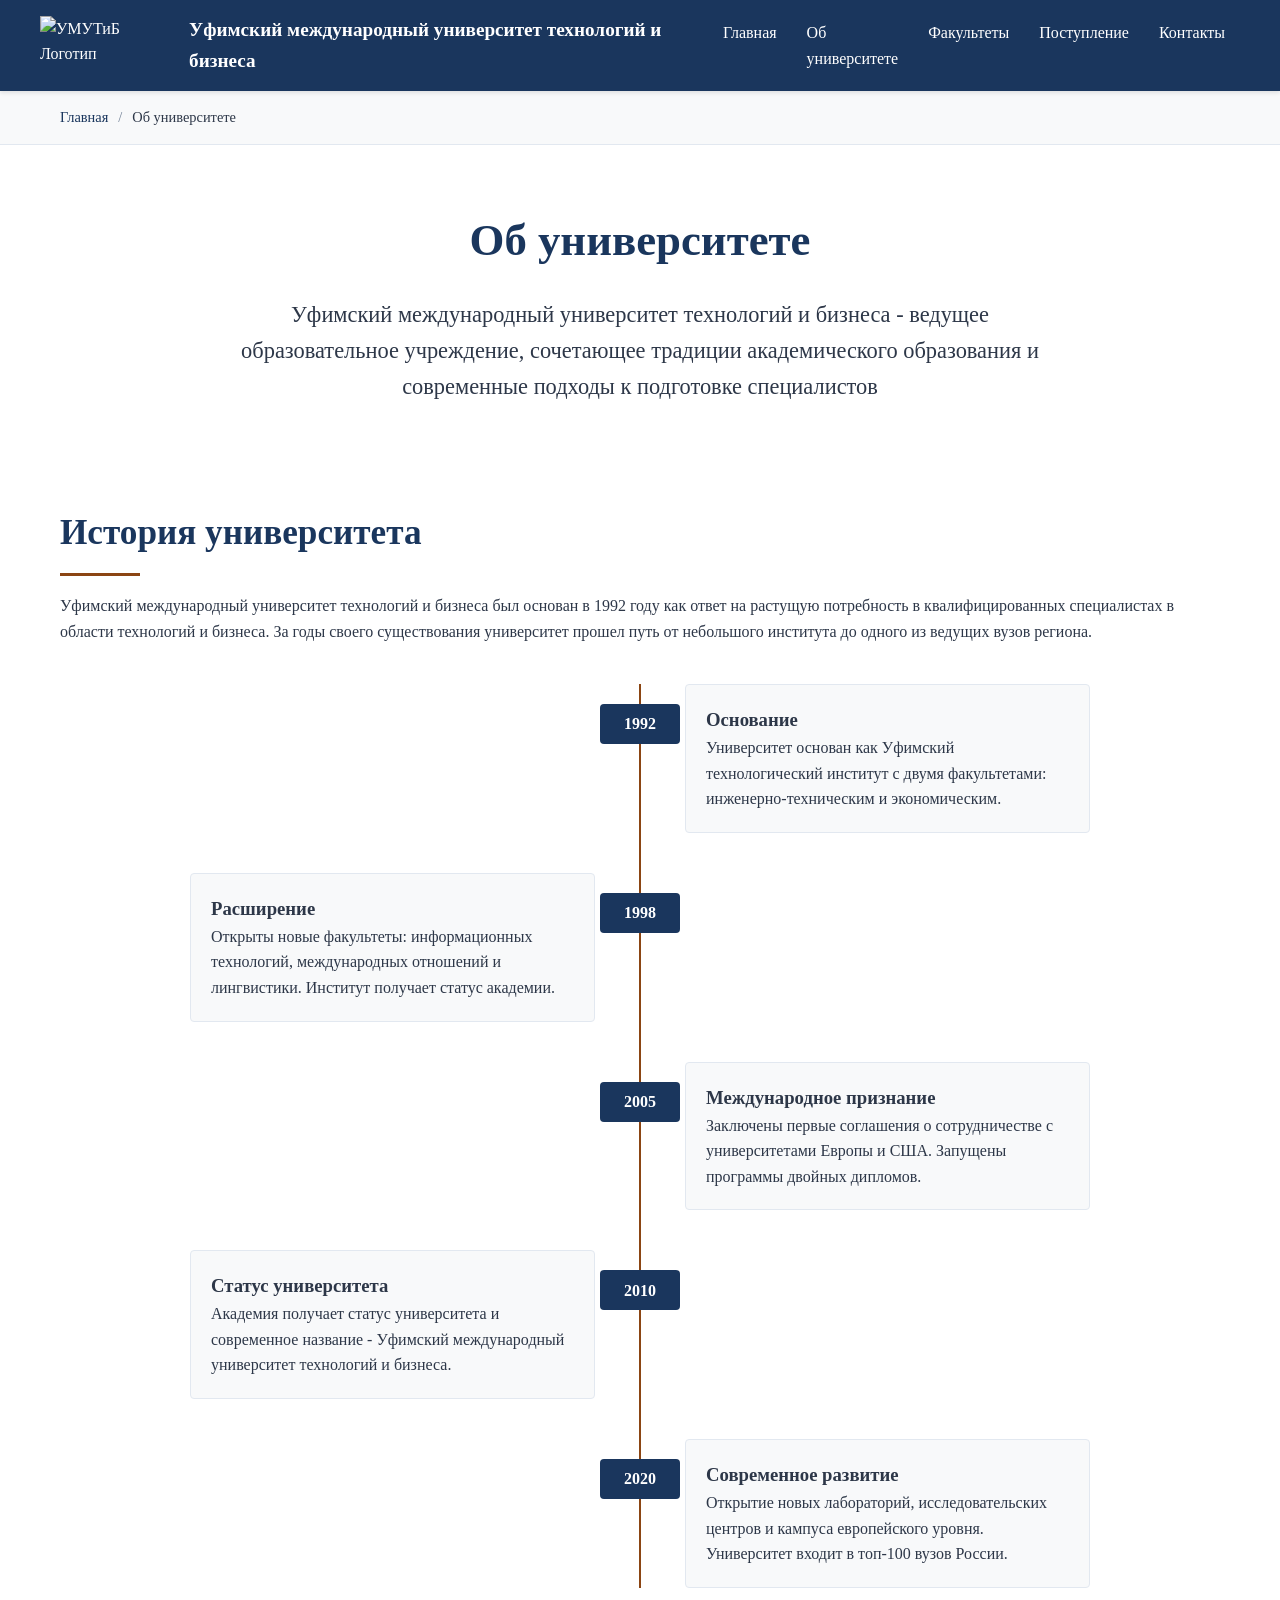
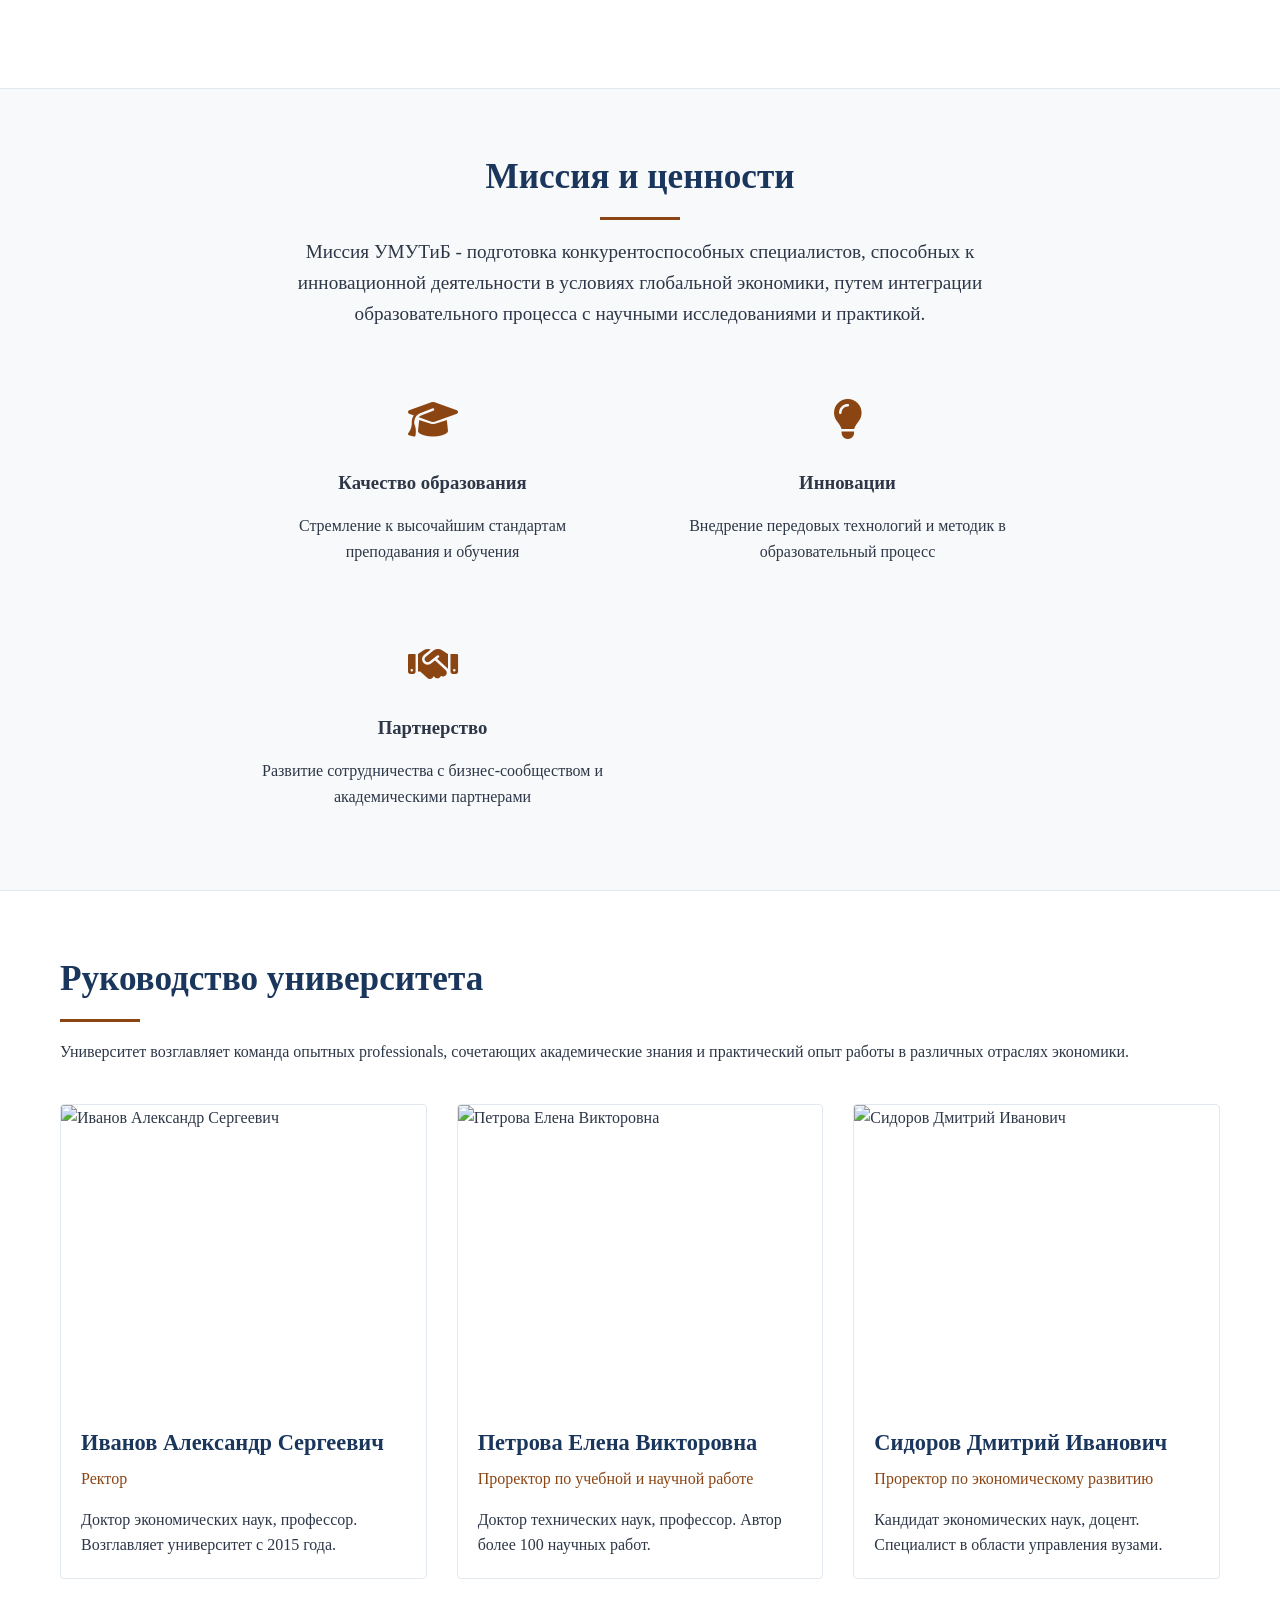
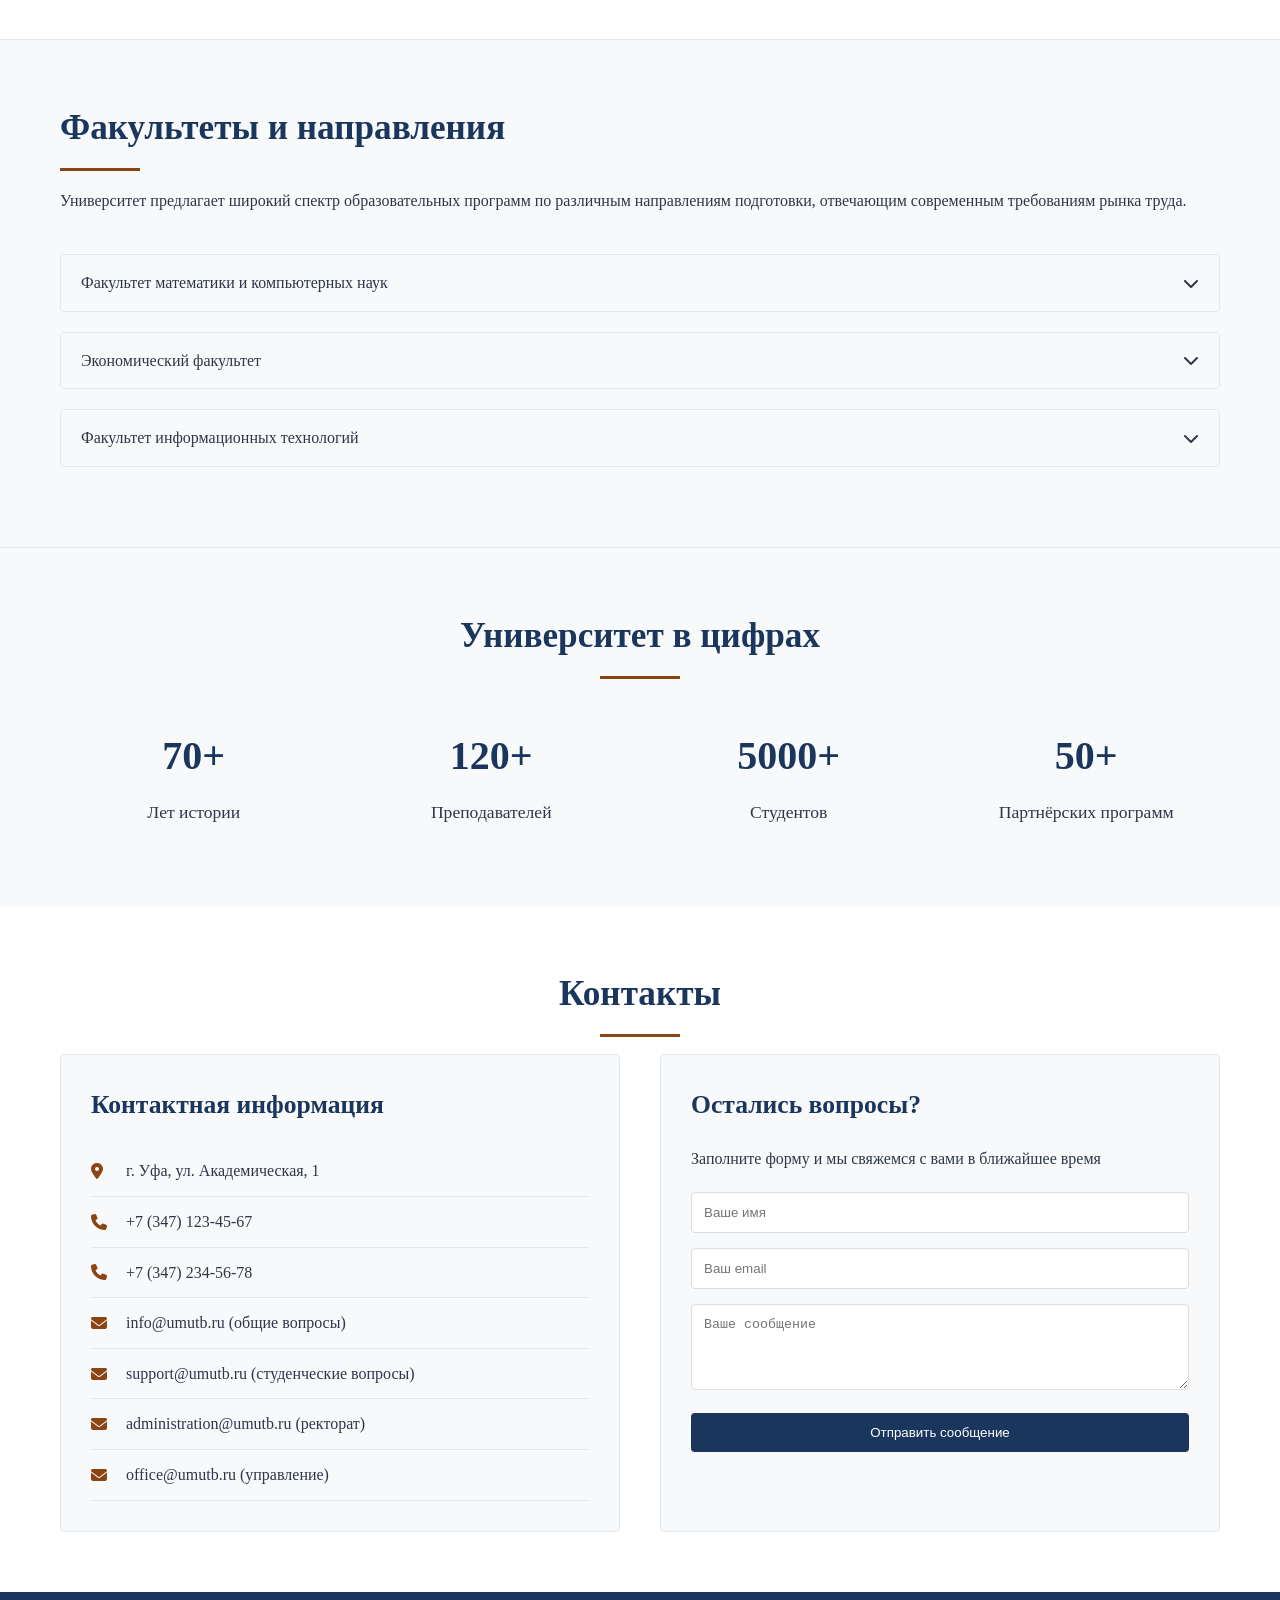
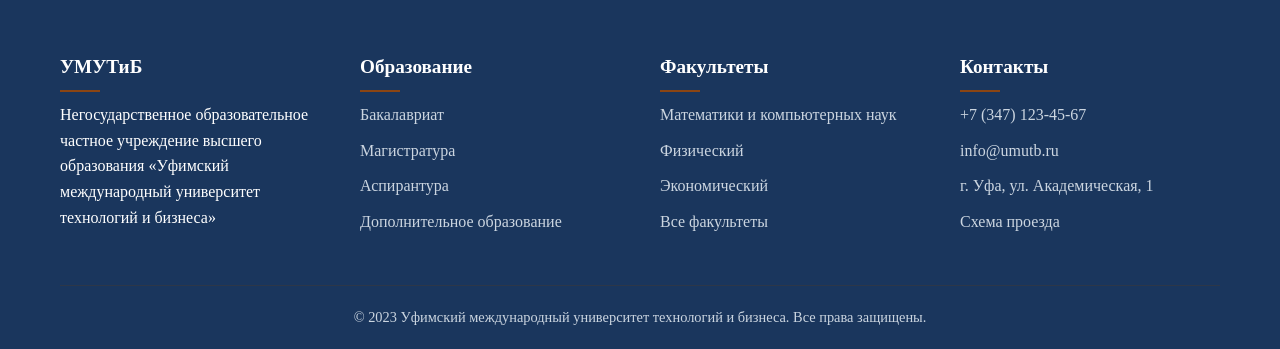
==== pages/about.html @ 5cca49ac "Add files via upload" ====
﻿<!DOCTYPE html>
<html lang="ru">
<head>
  <meta charset="UTF-8">
  <meta name="viewport" content="width=device-width, initial-scale=1.0">
  <title>Об университете - Уфимский международный университет технологий и бизнеса</title>
  <link rel="stylesheet" href="https://cdnjs.cloudflare.com/ajax/libs/font-awesome/6.4.0/css/all.min.css">
  <style>
    :root {
      --primary: #1a365d;
      --secondary: #2b6cb0;
      --accent: #8B4513;
      --light: #f8f9fa;
      --dark: #2d3748;
      --gray: #718096;
      --light-gray: #e2e8f0;
      --transition: all 0.3s ease;
    }
    
    * {
      margin: 0;
      padding: 0;
      box-sizing: border-box;
    }
    
    body {
      font-family: 'Georgia', serif;
      line-height: 1.6;
      color: var(--dark);
      background-color: #fff;
    }
    
    .container {
      width: 100%;
      max-width: 1200px;
      margin: 0 auto;
      padding: 0 20px;
    }
    
    /* Header Styles */
    header {
      background: var(--primary);
      color: white;
      position: sticky;
      top: 0;
      z-index: 100;
      box-shadow: 0 2px 4px rgba(0,0,0,0.1);
    }
    
    .header-container {
      display: flex;
      justify-content: space-between;
      align-items: center;
      padding: 15px 0;
    }
    
    .logo {
      display: flex;
      align-items: center;
    }
    
    .logo img {
      height: 60px;
      width: auto;
    }
    
    .logo-text {
      margin-left: 15px;
      font-size: 1.2rem;
      font-weight: bold;
    }
    
    nav ul {
      display: flex;
      list-style: none;
    }
    
    nav li {
      margin: 0 15px;
    }
    
    nav a {
      text-decoration: none;
      color: white;
      font-weight: 500;
      transition: var(--transition);
      position: relative;
    }
    
    nav a:after {
      content: '';
      position: absolute;
      bottom: -5px;
      left: 0;
      width: 0;
      height: 2px;
      background: white;
      transition: var(--transition);
    }
    
    nav a:hover:after {
      width: 100%;
    }
    
    .mobile-menu-btn {
      display: none;
      background: none;
      border: none;
      font-size: 1.5rem;
      cursor: pointer;
      color: white;
    }
    
    /* Breadcrumbs */
    .breadcrumbs {
      background: var(--light);
      padding: 15px 0;
      border-bottom: 1px solid var(--light-gray);
    }
    
    .breadcrumbs ol {
      display: flex;
      list-style: none;
    }
    
    .breadcrumbs li {
      margin-right: 10px;
      font-size: 0.9rem;
    }
    
    .breadcrumbs li:after {
      content: '/';
      margin-left: 10px;
      color: var(--gray);
    }
    
    .breadcrumbs li:last-child:after {
      content: '';
    }
    
    .breadcrumbs a {
      color: var(--primary);
      text-decoration: none;
    }
    
    .breadcrumbs a:hover {
      text-decoration: underline;
    }
    
    /* Page Header */
    .page-header {
      padding: 60px 0 40px;
      text-align: center;
      background: white;
    }
    
    .page-title {
      font-size: 2.8rem;
      color: var(--primary);
      font-family: 'Times New Roman', serif;
      margin-bottom: 20px;
    }
    
    .page-subtitle {
      font-size: 1.4rem;
      color: var(--dark);
      max-width: 800px;
      margin: 0 auto;
      font-weight: 400;
    }
    
    /* Content Sections */
    .content-section {
      padding: 60px 0;
      border-bottom: 1px solid var(--light-gray);
    }
    
    .content-section:last-child {
      border-bottom: none;
    }
    
    .section-title {
      font-size: 2.2rem;
      margin-bottom: 2rem;
      color: var(--primary);
      position: relative;
      font-family: 'Times New Roman', serif;
    }
    
    .section-title:after {
      content: '';
      position: absolute;
      bottom: -15px;
      left: 0;
      width: 80px;
      height: 3px;
      background: var(--accent);
    }
    
    .section-title.center {
      text-align: center;
    }
    
    .section-title.center:after {
      left: 50%;
      transform: translateX(-50%);
    }
    
    /* History Section */
    .history-timeline {
      position: relative;
      max-width: 900px;
      margin: 40px auto;
    }
    
    .history-timeline:before {
      content: '';
      position: absolute;
      left: 50%;
      transform: translateX(-50%);
      width: 2px;
      height: 100%;
      background: var(--accent);
    }
    
    .timeline-item {
      display: flex;
      margin-bottom: 40px;
      position: relative;
    }
    
    .timeline-item:nth-child(odd) {
      flex-direction: row-reverse;
    }
    
    .timeline-content {
      width: 45%;
      padding: 20px;
      background: var(--light);
      border-radius: 4px;
      border: 1px solid var(--light-gray);
    }
    
    .timeline-year {
      position: absolute;
      top: 20px;
      width: 80px;
      height: 40px;
      background: var(--primary);
      color: white;
      display: flex;
      align-items: center;
      justify-content: center;
      font-weight: bold;
      border-radius: 4px;
    }
    
    .timeline-item:nth-child(even) .timeline-year {
      left: calc(50% - 40px);
    }
    
    .timeline-item:nth-child(odd) .timeline-year {
      right: calc(50% - 40px);
    }
    
    /* Leadership Section */
    .leadership-grid {
      display: grid;
      grid-template-columns: repeat(auto-fit, minmax(300px, 1fr));
      gap: 30px;
      margin-top: 40px;
    }
    
    .leader-card {
      background: white;
      border: 1px solid var(--light-gray);
      border-radius: 4px;
      overflow: hidden;
      transition: var(--transition);
    }
    
    .leader-card:hover {
      box-shadow: 0 5px 15px rgba(0, 0, 0, 0.1);
    }
    
    .leader-image {
      height: 300px;
      overflow: hidden;
    }
    
    .leader-image img {
      width: 100%;
      height: 100%;
      object-fit: cover;
      transition: var(--transition);
    }
    
    .leader-card:hover .leader-image img {
      transform: scale(1.05);
    }
    
    .leader-info {
      padding: 20px;
    }
    
    .leader-name {
      font-size: 1.4rem;
      color: var(--primary);
      margin-bottom: 5px;
    }
    
    .leader-position {
      color: var(--accent);
      font-weight: 500;
      margin-bottom: 15px;
    }
    
    /* Faculties Section */
    .faculties-list {
      margin-top: 40px;
    }
    
    .faculty-item {
      margin-bottom: 20px;
      border: 1px solid var(--light-gray);
      border-radius: 4px;
      overflow: hidden;
    }
    
    .faculty-header {
      background: var(--light);
      padding: 15px 20px;
      cursor: pointer;
      display: flex;
      justify-content: space-between;
      align-items: center;
      font-weight: 500;
    }
    
    .faculty-content {
      padding: 0;
      max-height: 0;
      overflow: hidden;
      transition: var(--transition);
    }
    
    .faculty-content.active {
      max-height: 1000px;
      padding: 20px;
    }
    
    .programs-list {
      list-style: none;
    }
    
    .programs-list li {
      padding: 8px 0;
      border-bottom: 1px solid var(--light-gray);
    }
    
    .programs-list li:last-child {
      border-bottom: none;
    }
    
    /* Stats Section */
    .stats {
      padding: 60px 0;
      background: var(--light);
      text-align: center;
    }
    
    .stats-grid {
      display: grid;
      grid-template-columns: repeat(auto-fit, minmax(200px, 1fr));
      gap: 30px;
      margin-top: 40px;
    }
    
    .stat {
      padding: 20px;
    }
    
    .stat-number {
      font-size: 2.5rem;
      font-weight: bold;
      margin-bottom: 10px;
      color: var(--primary);
      font-family: 'Times New Roman', serif;
    }
    
    .stat-label {
      color: var(--dark);
      font-size: 1.1rem;
    }
    
    /* Contact Section */
    .contact {
      padding: 60px 0;
      background: white;
    }
    
    .contact-grid {
      display: grid;
      grid-template-columns: repeat(auto-fit, minmax(300px, 1fr));
      gap: 40px;
    }
    
    .contact-info {
      padding: 30px;
      background: var(--light);
      border-radius: 4px;
      border: 1px solid var(--light-gray);
    }
    
    .contact-title {
      font-size: 1.6rem;
      margin-bottom: 20px;
      color: var(--primary);
      font-family: 'Times New Roman', serif;
    }
    
    .contact-list {
      list-style: none;
    }
    
    .contact-list li {
      padding: 12px 0;
      border-bottom: 1px solid var(--light-gray);
      display: flex;
      align-items: center;
    }
    
    .contact-list i {
      margin-right: 15px;
      color: var(--accent);
      width: 20px;
    }
    
    /* Footer */
    footer {
      background: var(--primary);
      color: white;
      padding: 60px 0 20px;
    }
    
    .footer-grid {
      display: grid;
      grid-template-columns: repeat(auto-fit, minmax(250px, 1fr));
      gap: 40px;
      margin-bottom: 40px;
    }
    
    .footer-title {
      font-size: 1.2rem;
      margin-bottom: 20px;
      position: relative;
      font-family: 'Times New Roman', serif;
    }
    
    .footer-title:after {
      content: '';
      position: absolute;
      bottom: -10px;
      left: 0;
      width: 40px;
      height: 2px;
      background: var(--accent);
    }
    
    .footer-links {
      list-style: none;
    }
    
    .footer-links li {
      margin-bottom: 10px;
    }
    
    .footer-links a {
      color: #cbd5e0;
      text-decoration: none;
      transition: var(--transition);
    }
    
    .footer-links a:hover {
      color: white;
    }
    
    .footer-bottom {
      text-align: center;
      padding-top: 20px;
      border-top: 1px solid #2d3748;
      font-size: 0.9rem;
      color: #cbd5e0;
    }
    
    /* Responsive Styles */
    @media (max-width: 992px) {
      nav ul {
        display: none;
      }
      
      .mobile-menu-btn {
        display: block;
      }
      
      .page-title {
        font-size: 2.4rem;
      }
      
      .history-timeline:before {
        left: 30px;
      }
      
      .timeline-item {
        flex-direction: row !important;
      }
      
      .timeline-content {
        width: calc(100% - 100px);
        margin-left: 80px;
      }
      
      .timeline-year {
        left: 0 !important;
        right: auto !important;
      }
    }
    
    @media (max-width: 768px) {
      .page-title {
        font-size: 2rem;
      }
      
      .page-subtitle {
        font-size: 1.2rem;
      }
      
      .section-title {
        font-size: 1.8rem;
      }
    }
    
    @media (max-width: 576px) {
      .logo img {
        height: 50px;
      }
      
      .logo-text {
        font-size: 1rem;
      }
      
      .timeline-content {
        width: calc(100% - 60px);
        margin-left: 60px;
      }
      
      .leader-image {
        height: 250px;
      }
    }
  </style>
</head>
<body>
  <!-- Header -->
  <header>
    <div class="container header-container">
      <div class="logo">
        <img src="https://via.placeholder.com/1024x1024?text=УМУТиБ" alt="УМУТиБ Логотип">
        <div class="logo-text">Уфимский международный университет технологий и бизнеса</div>
      </div>
      
      <nav>
        <ul>
          <li><a href="index.html">Главная</a></li>
          <li><a href="about.html">Об университете</a></li>
          <li><a href="faculties.html">Факультеты</a></li>
          <li><a href="admission.html">Поступление</a></li>
          <li><a href="contacts.html">Контакты</a></li>
        </ul>
      </nav>
      
      <button class="mobile-menu-btn">
        <i class="fas fa-bars"></i>
      </button>
    </div>
  </header>

  <!-- Breadcrumbs -->
  <div class="breadcrumbs">
    <div class="container">
      <ol>
        <li><a href="index.html">Главная</a></li>
        <li>Об университете</li>
      </ol>
    </div>
  </div>

  <!-- Page Header -->
  <section class="page-header">
    <div class="container">
      <h1 class="page-title">Об университете</h1>
      <p class="page-subtitle">Уфимский международный университет технологий и бизнеса - ведущее образовательное учреждение, сочетающее традиции академического образования и современные подходы к подготовке специалистов</p>
    </div>
  </section>

  <!-- History Section -->
  <section class="content-section">
    <div class="container">
      <h2 class="section-title">История университета</h2>
      <p>Уфимский международный университет технологий и бизнеса был основан в 1992 году как ответ на растущую потребность в квалифицированных специалистах в области технологий и бизнеса. За годы своего существования университет прошел путь от небольшого института до одного из ведущих вузов региона.</p>
      
      <div class="history-timeline">
        <div class="timeline-item">
          <div class="timeline-content">
            <h3>Основание</h3>
            <p>Университет основан как Уфимский технологический институт с двумя факультетами: инженерно-техническим и экономическим.</p>
          </div>
          <div class="timeline-year">1992</div>
        </div>
        
        <div class="timeline-item">
          <div class="timeline-content">
            <h3>Расширение</h3>
            <p>Открыты новые факультеты: информационных технологий, международных отношений и лингвистики. Институт получает статус академии.</p>
          </div>
          <div class="timeline-year">1998</div>
        </div>
        
        <div class="timeline-item">
          <div class="timeline-content">
            <h3>Международное признание</h3>
            <p>Заключены первые соглашения о сотрудничестве с университетами Европы и США. Запущены программы двойных дипломов.</p>
          </div>
          <div class="timeline-year">2005</div>
        </div>
        
        <div class="timeline-item">
          <div class="timeline-content">
            <h3>Статус университета</h3>
            <p>Академия получает статус университета и современное название - Уфимский международный университет технологий и бизнеса.</p>
          </div>
          <div class="timeline-year">2010</div>
        </div>
        
        <div class="timeline-item">
          <div class="timeline-content">
            <h3>Современное развитие</h3>
            <p>Открытие новых лабораторий, исследовательских центров и кампуса европейского уровня. Университет входит в топ-100 вузов России.</p>
          </div>
          <div class="timeline-year">2020</div>
        </div>
      </div>
    </div>
  </section>

  <!-- Mission Section -->
  <section class="content-section" style="background: var(--light);">
    <div class="container">
      <h2 class="section-title center">Миссия и ценности</h2>
      
      <div style="max-width: 800px; margin: 0 auto;">
        <p style="text-align: center; font-size: 1.2rem; margin-bottom: 40px;">Миссия УМУТиБ - подготовка конкурентоспособных специалистов, способных к инновационной деятельности в условиях глобальной экономики, путем интеграции образовательного процесса с научными исследованиями и практикой.</p>
        
        <div style="display: grid; grid-template-columns: repeat(auto-fit, minmax(250px, 1fr)); gap: 30px;">
          <div style="text-align: center; padding: 20px;">
            <div style="font-size: 2.5rem; color: var(--accent); margin-bottom: 15px;">
              <i class="fas fa-graduation-cap"></i>
            </div>
            <h3 style="margin-bottom: 15px;">Качество образования</h3>
            <p>Стремление к высочайшим стандартам преподавания и обучения</p>
          </div>
          
          <div style="text-align: center; padding: 20px;">
            <div style="font-size: 2.5rem; color: var(--accent); margin-bottom: 15px;">
              <i class="fas fa-lightbulb"></i>
            </div>
            <h3 style="margin-bottom: 15px;">Инновации</h3>
            <p>Внедрение передовых технологий и методик в образовательный процесс</p>
          </div>
          
          <div style="text-align: center; padding: 20px;">
            <div style="font-size: 2.5rem; color: var(--accent); margin-bottom: 15px;">
              <i class="fas fa-handshake"></i>
            </div>
            <h3 style="margin-bottom: 15px;">Партнерство</h3>
            <p>Развитие сотрудничества с бизнес-сообществом и академическими партнерами</p>
          </div>
        </div>
      </div>
    </div>
  </section>

  <!-- Leadership Section -->
  <section class="content-section">
    <div class="container">
      <h2 class="section-title">Руководство университета</h2>
      <p>Университет возглавляет команда опытных professionals, сочетающих академические знания и практический опыт работы в различных отраслях экономики.</p>
      
      <div class="leadership-grid">
        <div class="leader-card">
          <div class="leader-image">
            <img src="https://images.unsplash.com/photo-1560250097-0b93528c311a?ixlib=rb-1.2.1&auto=format&fit=crop&w=400&q=80" alt="Иванов Александр Сергеевич">
          </div>
          <div class="leader-info">
            <h3 class="leader-name">Иванов Александр Сергеевич</h3>
            <p class="leader-position">Ректор</p>
            <p>Доктор экономических наук, профессор. Возглавляет университет с 2015 года.</p>
          </div>
        </div>
        
        <div class="leader-card">
          <div class="leader-image">
            <img src="https://images.unsplash.com/photo-1573496359142-b8d87734a5a2?ixlib=rb-1.2.1&auto=format&fit=crop&w=400&q=80" alt="Петрова Елена Викторовна">
          </div>
          <div class="leader-info">
            <h3 class="leader-name">Петрова Елена Викторовна</h3>
            <p class="leader-position">Проректор по учебной и научной работе</p>
            <p>Доктор технических наук, профессор. Автор более 100 научных работ.</p>
          </div>
        </div>
        
        <div class="leader-card">
          <div class="leader-image">
            <img src="https://images.unsplash.com/photo-1519085360753-af0119f7cbe7?ixlib=rb-1.2.1&auto=format&fit=crop&w=400&q=80" alt="Сидоров Дмитрий Иванович">
          </div>
          <div class="leader-info">
            <h3 class="leader-name">Сидоров Дмитрий Иванович</h3>
            <p class="leader-position">Проректор по экономическому развитию</p>
            <p>Кандидат экономических наук, доцент. Специалист в области управления вузами.</p>
          </div>
        </div>
      </div>
    </div>
  </section>

  <!-- Faculties Section -->
  <section class="content-section" style="background: var(--light);">
    <div class="container">
      <h2 class="section-title">Факультеты и направления</h2>
      <p>Университет предлагает широкий спектр образовательных программ по различным направлениям подготовки, отвечающим современным требованиям рынка труда.</p>
      
      <div class="faculties-list">
        <div class="faculty-item">
          <div class="faculty-header">
            <span>Факультет математики и компьютерных наук</span>
            <i class="fas fa-chevron-down"></i>
          </div>
          <div class="faculty-content">
            <p>Один из старейших факультетов университета, готовящий специалистов в области математики, компьютерных наук и информационных технологий.</p>
            <h4>Направления подготовки:</h4>
            <ul class="programs-list">
              <li>01.03.01 Математика</li>
              <li>01.03.02 Прикладная математика и информатика</li>
              <li>02.03.01 Математика и компьютерные науки</li>
            </ul>
          </div>
        </div>
        
        <div class="faculty-item">
          <div class="faculty-header">
            <span>Экономический факультет</span>
            <i class="fas fa-chevron-down"></i>
          </div>
          <div class="faculty-content">
            <p>Крупнейший факультет университета, осуществляющий подготовку экономистов, менеджеров и финансистов для различных отраслей экономики.</p>
            <h4>Направления подготовки:</h4>
            <ul class="programs-list">
              <li>38.03.01 Экономика</li>
              <li>38.03.02 Менеджмент</li>
              <li>38.03.04 Государственное и муниципальное управление</li>
            </ul>
          </div>
        </div>
        
        <div class="faculty-item">
          <div class="faculty-header">
            <span>Факультет информационных технологий</span>
            <i class="fas fa-chevron-down"></i>
          </div>
          <div class="faculty-content">
            <p>Современный факультет, готовящий специалистов в области программирования, искусственного интеллекта, кибербезопасности и анализа данных.</p>
            <h4>Направления подготовки:</h4>
            <ul class="programs-list">
              <li>09.03.01 Информатика и вычислительная техника</li>
              <li>09.03.02 Информационные системы и технологии</li>
              <li>09.03.03 Прикладная информатика</li>
              <li>09.03.04 Программная инженерия</li>
            </ul>
          </div>
        </div>
      </div>
    </div>
  </section>

  <!-- Stats Section -->
  <section class="stats">
    <div class="container">
      <h2 class="section-title center">Университет в цифрах</h2>
      
      <div class="stats-grid">
        <div class="stat">
          <div class="stat-number">70+</div>
          <div class="stat-label">Лет истории</div>
        </div>
        
        <div class="stat">
          <div class="stat-number">120+</div>
          <div class="stat-label">Преподавателей</div>
        </div>
        
        <div class="stat">
          <div class="stat-number">5000+</div>
          <div class="stat-label">Студентов</div>
        </div>
        
        <div class="stat">
          <div class="stat-number">50+</div>
          <div class="stat-label">Партнёрских программ</div>
        </div>
      </div>
    </div>
  </section>

  <!-- Contact Section -->
  <section class="contact">
    <div class="container">
      <h2 class="section-title center">Контакты</h2>
      
      <div class="contact-grid">
        <div class="contact-info">
          <h3 class="contact-title">Контактная информация</h3>
          
          <ul class="contact-list">
            <li>
              <i class="fas fa-map-marker-alt"></i>
              <span>г. Уфа, ул. Академическая, 1</span>
            </li>
            <li>
              <i class="fas fa-phone"></i>
              <span>+7 (347) 123-45-67</span>
            </li>
            <li>
              <i class="fas fa-phone"></i>
              <span>+7 (347) 234-56-78</span>
            </li>
            <li>
              <i class="fas fa-envelope"></i>
              <span>info@umutb.ru (общие вопросы)</span>
            </li>
            <li>
              <i class="fas fa-envelope"></i>
              <span>support@umutb.ru (студенческие вопросы)</span>
            </li>
            <li>
              <i class="fas fa-envelope"></i>
              <span>administration@umutb.ru (ректорат)</span>
            </li>
            <li>
              <i class="fas fa-envelope"></i>
              <span>office@umutb.ru (управление)</span>
            </li>
          </ul>
        </div>
        
        <div class="contact-info">
          <h3 class="contact-title">Остались вопросы?</h3>
          <p>Заполните форму и мы свяжемся с вами в ближайшее время</p>
          
          <form style="margin-top: 20px;">
            <div style="margin-bottom: 15px;">
              <input type="text" placeholder="Ваше имя" style="width: 100%; padding: 12px; border: 1px solid #ddd; border-radius: 4px;">
            </div>
            
            <div style="margin-bottom: 15px;">
              <input type="email" placeholder="Ваш email" style="width: 100%; padding: 12px; border: 1px solid #ddd; border-radius: 4px;">
            </div>
            
            <div style="margin-bottom: 15px;">
              <textarea placeholder="Ваше сообщение" rows="4" style="width: 100%; padding: 12px; border: 1px solid #ddd; border-radius: 4px;"></textarea>
            </div>
            
            <button type="submit" style="width: 100%; padding: 12px; background: var(--primary); color: white; border: none; border-radius: 4px; cursor: pointer;">Отправить сообщение</button>
          </form>
        </div>
      </div>
    </div>
  </section>

  <!-- Footer -->
  <footer>
    <div class="container">
      <div class="footer-grid">
        <div>
          <h3 class="footer-title">УМУТиБ</h3>
          <p>Негосударственное образовательное частное учреждение высшего образования «Уфимский международный университет технологий и бизнеса»</p>
        </div>
        
        <div>
          <h3 class="footer-title">Образование</h3>
          <ul class="footer-links">
            <li><a href="#">Бакалавриат</a></li>
            <li><a href="#">Магистратура</a></li>
            <li><a href="#">Аспирантура</a></li>
            <li><a href="#">Дополнительное образование</a></li>
          </ul>
        </div>
        
        <div>
          <h3 class="footer-title">Факультеты</h3>
          <ul class="footer-links">
            <li><a href="#">Математики и компьютерных наук</a></li>
            <li><a href="#">Физический</a></li>
            <li><a href="#">Экономический</a></li>
            <li><a href="#">Все факультеты</a></li>
          </ul>
        </div>
        
        <div>
          <h3 class="footer-title">Контакты</h3>
          <ul class="footer-links">
            <li><a href="tel:+73471234567">+7 (347) 123-45-67</a></li>
            <li><a href="mailto:info@umutb.ru">info@umutb.ru</a></li>
            <li><a href="#">г. Уфа, ул. Академическая, 1</a></li>
            <li><a href="#">Схема проезда</a></li>
          </ul>
        </div>
      </div>
      
      <div class="footer-bottom">
        <p>&copy; 2023 Уфимский международный университет технологий и бизнеса. Все права защищены.</p>
      </div>
    </div>
  </footer>

  <script>
    // Mobile menu toggle
    document.querySelector('.mobile-menu-btn').addEventListener('click', function() {
      const nav = document.querySelector('nav ul');
      nav.style.display = nav.style.display === 'flex' ? 'none' : 'flex';
    });
    
    // Faculty accordion
    document.querySelectorAll('.faculty-header').forEach(header => {
      header.addEventListener('click', () => {
        const content = header.nextElementSibling;
        content.classList.toggle('active');
        header.querySelector('i').classList.toggle('fa-chevron-down');
        header.querySelector('i').classList.toggle('fa-chevron-up');
      });
    });
  </script>
</body>
</html>
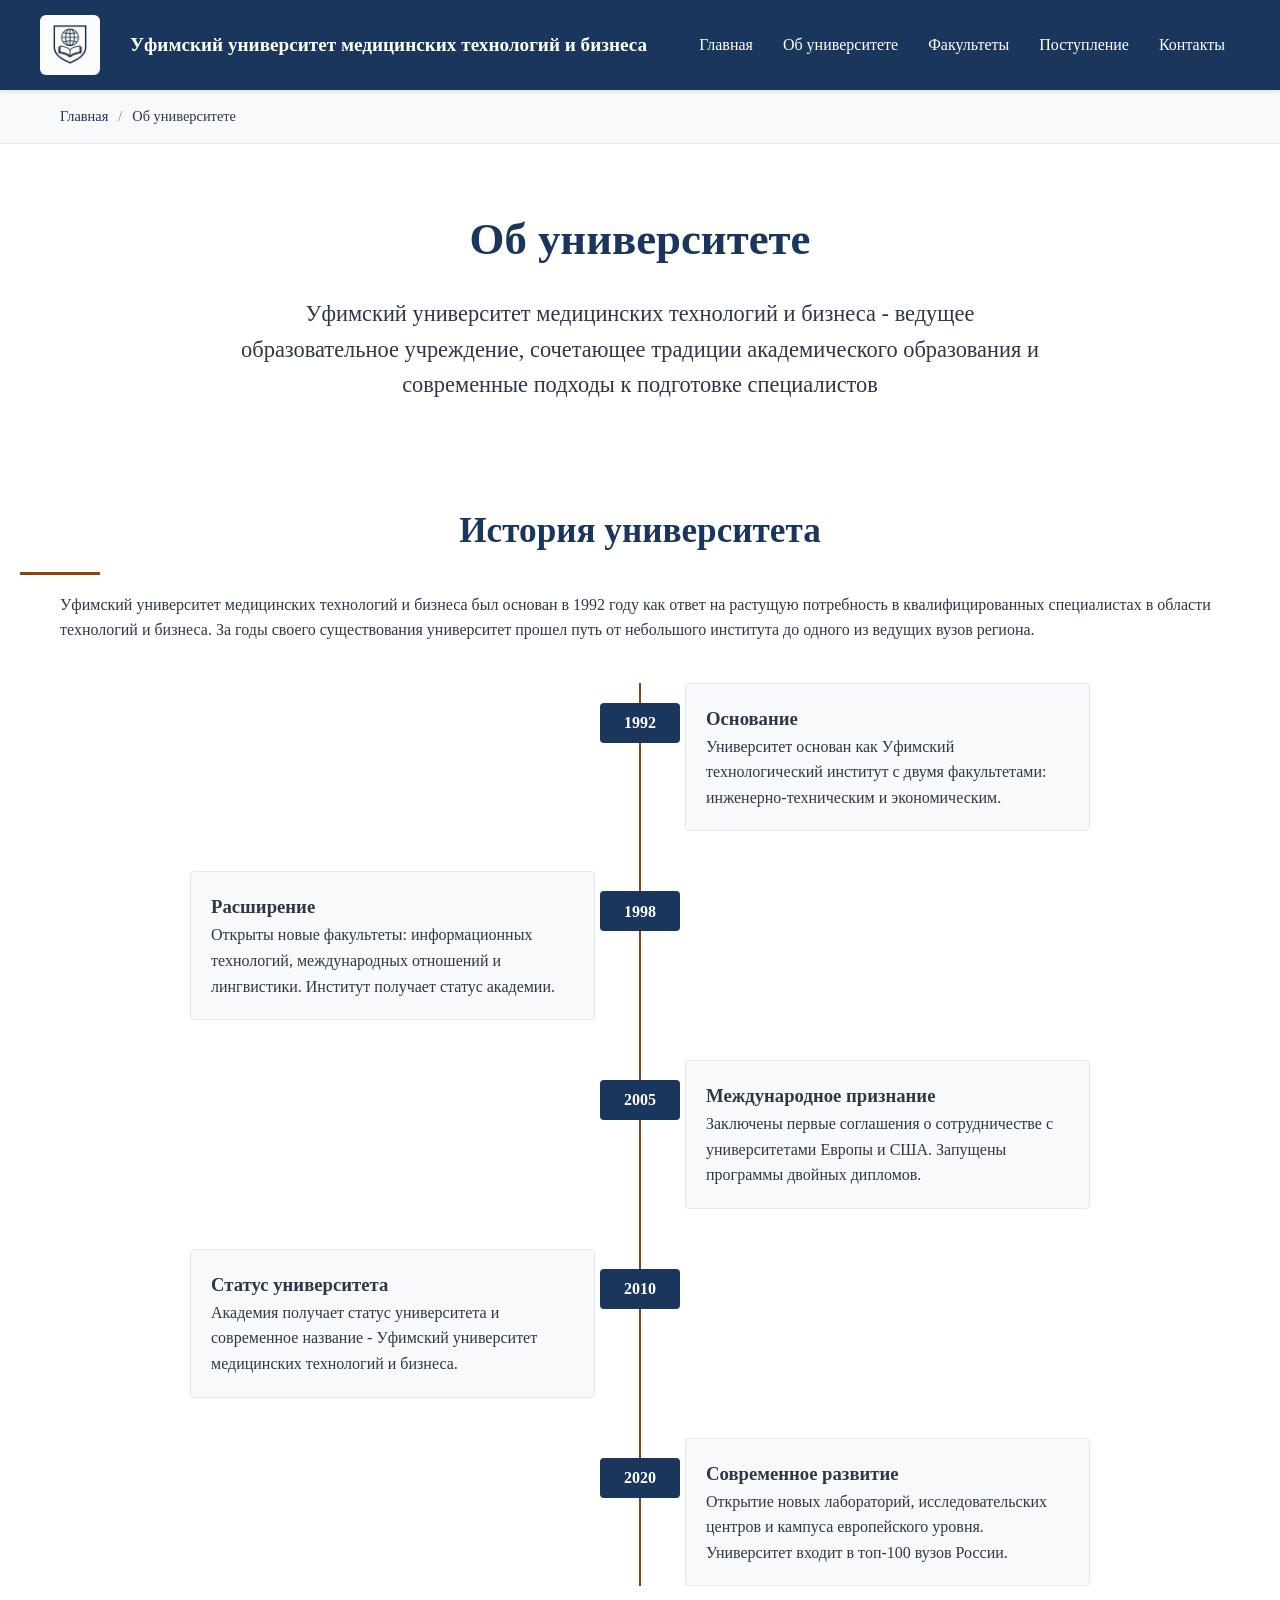
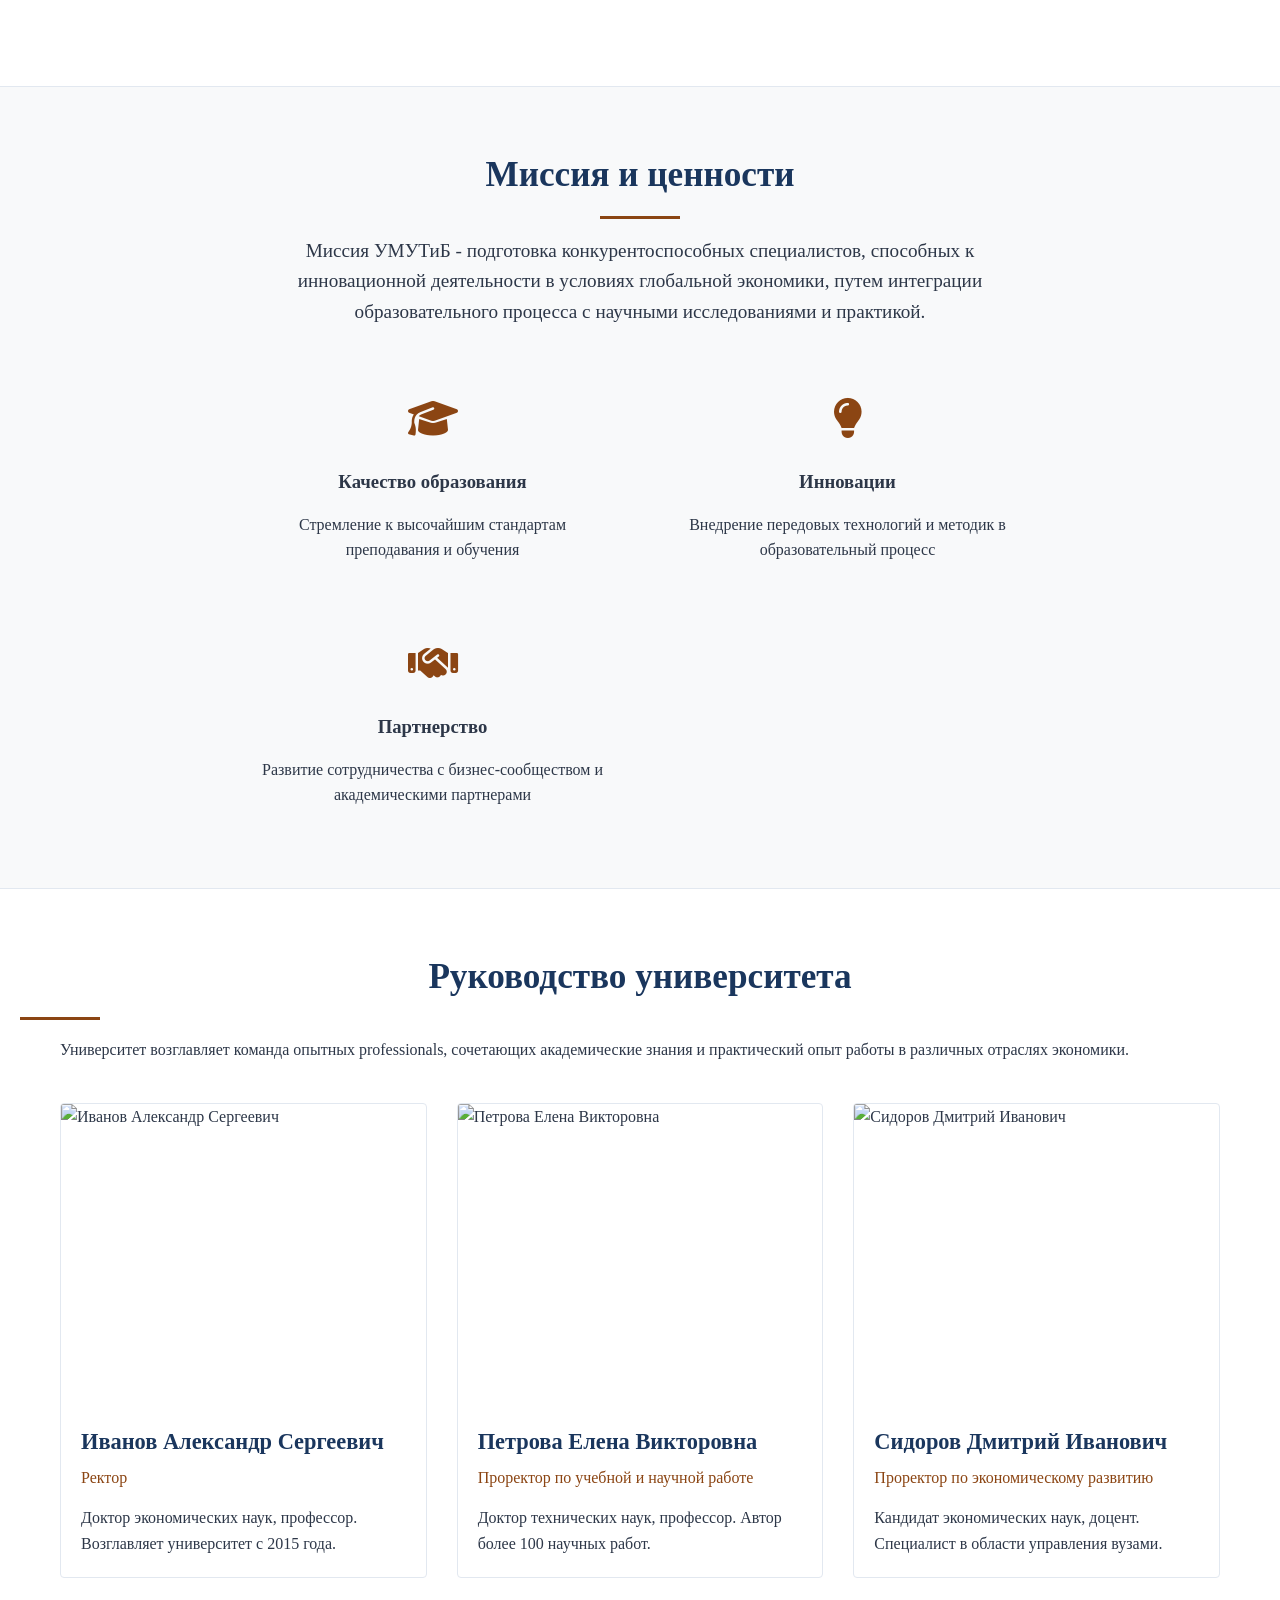
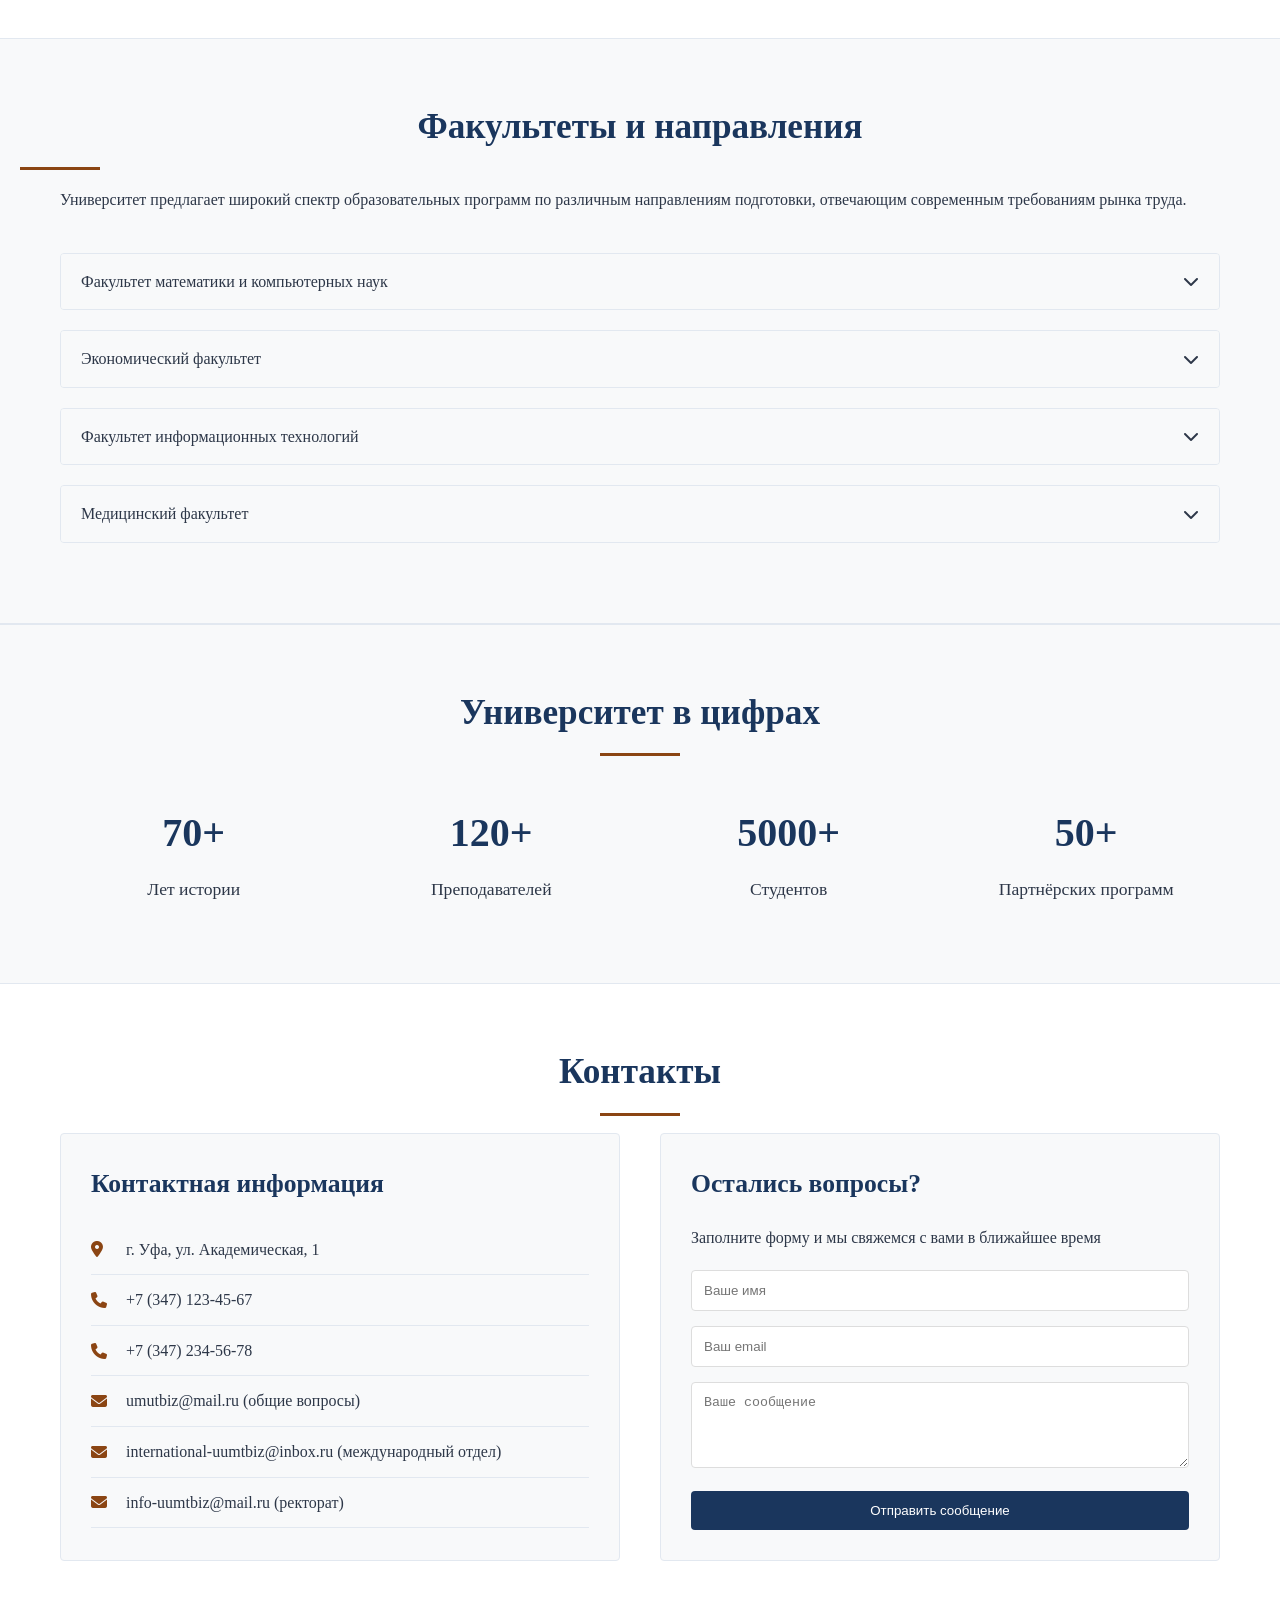
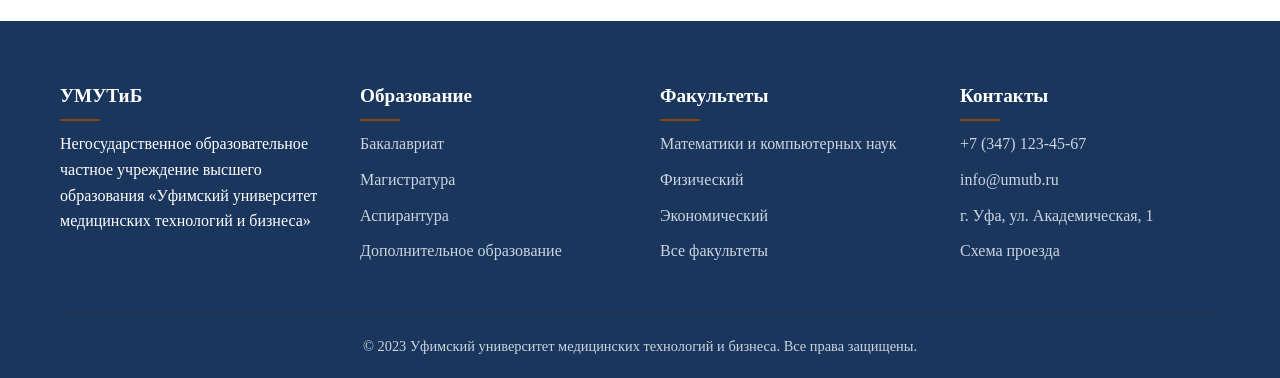
==== commit 850862f3: "css file with faculties" ====
--- a/pages/about.html
+++ b/pages/about.html
@@ -3,7 +3,8 @@
 <head>
   <meta charset="UTF-8">
   <meta name="viewport" content="width=device-width, initial-scale=1.0">
-  <title>Об университете - Уфимский международный университет технологий и бизнеса</title>
+  <title>Об университете - Уфимский университет медицинских технологий и бизнеса</title>
+  <link rel="stylesheet" href="../assets/style.css">
   <link rel="stylesheet" href="https://cdnjs.cloudflare.com/ajax/libs/font-awesome/6.4.0/css/all.min.css">
   <style>
     :root {
@@ -565,8 +566,8 @@
   <header>
     <div class="container header-container">
       <div class="logo">
-        <img src="https://via.placeholder.com/1024x1024?text=УМУТиБ" alt="УМУТиБ Логотип">
-        <div class="logo-text">Уфимский международный университет технологий и бизнеса</div>
+        <img src="../assets/logo.png" alt="УУМТиБ Логотип">
+        <div class="logo-text">Уфимский университет медицинских технологий и бизнеса</div>
       </div>
       
       <nav>
@@ -599,7 +600,7 @@
   <section class="page-header">
     <div class="container">
       <h1 class="page-title">Об университете</h1>
-      <p class="page-subtitle">Уфимский международный университет технологий и бизнеса - ведущее образовательное учреждение, сочетающее традиции академического образования и современные подходы к подготовке специалистов</p>
+      <p class="page-subtitle">Уфимский университет медицинских технологий и бизнеса - ведущее образовательное учреждение, сочетающее традиции академического образования и современные подходы к подготовке специалистов</p>
     </div>
   </section>
 
@@ -607,7 +608,7 @@
   <section class="content-section">
     <div class="container">
       <h2 class="section-title">История университета</h2>
-      <p>Уфимский международный университет технологий и бизнеса был основан в 1992 году как ответ на растущую потребность в квалифицированных специалистах в области технологий и бизнеса. За годы своего существования университет прошел путь от небольшого института до одного из ведущих вузов региона.</p>
+      <p>Уфимский университет медицинских технологий и бизнеса был основан в 1992 году как ответ на растущую потребность в квалифицированных специалистах в области технологий и бизнеса. За годы своего существования университет прошел путь от небольшого института до одного из ведущих вузов региона.</p>
       
       <div class="history-timeline">
         <div class="timeline-item">
@@ -637,7 +638,7 @@
         <div class="timeline-item">
           <div class="timeline-content">
             <h3>Статус университета</h3>
-            <p>Академия получает статус университета и современное название - Уфимский международный университет технологий и бизнеса.</p>
+            <p>Академия получает статус университета и современное название - Уфимский университет медицинских технологий и бизнеса.</p>
           </div>
           <div class="timeline-year">2010</div>
         </div>
@@ -734,7 +735,7 @@
   </section>
 
   <!-- Faculties Section -->
-  <section class="content-section" style="background: var(--light);">
+  <section id="faculties" class="content-section" style="background: var(--light);">
     <div class="container">
       <h2 class="section-title">Факультеты и направления</h2>
       <p>Университет предлагает широкий спектр образовательных программ по различным направлениям подготовки, отвечающим современным требованиям рынка труда.</p>
@@ -788,6 +789,24 @@
             </ul>
           </div>
         </div>
+
+        <div class="faculty-item">
+          <div class="faculty-header">
+            <span>Медицинский факультет</span>
+            <i class="fas fa-chevron-down"></i>
+          </div>
+          <div class="faculty-content">
+            <p>Современный факультет, готовящий специалистов по таким направлениям, как стоматология, педиатрия и фармация.</p>
+            <h4>Направления подготовки:</h4>
+            <ul class="programs-list">
+              <li>06.03.01 Стоматология</li>
+              <li>06.03.02 Педиатрия</li>
+              <li>06.03.03 Фармация</li>
+              <li>06.03.04 Медицинская биология</li>
+            </ul>
+          </div>
+        </div>
+
       </div>
     </div>
   </section>
@@ -845,19 +864,15 @@
             </li>
             <li>
               <i class="fas fa-envelope"></i>
-              <span>info@umutb.ru (общие вопросы)</span>
+              <span>umutbiz@mail.ru (общие вопросы)</span>
             </li>
             <li>
               <i class="fas fa-envelope"></i>
-              <span>support@umutb.ru (студенческие вопросы)</span>
+              <span>international-uumtbiz@inbox.ru (международный отдел)</span>
             </li>
             <li>
               <i class="fas fa-envelope"></i>
-              <span>administration@umutb.ru (ректорат)</span>
-            </li>
-            <li>
-              <i class="fas fa-envelope"></i>
-              <span>office@umutb.ru (управление)</span>
+              <span>info-uumtbiz@mail.ru (ректорат)</span>
             </li>
           </ul>
         </div>
@@ -892,7 +907,7 @@
       <div class="footer-grid">
         <div>
           <h3 class="footer-title">УМУТиБ</h3>
-          <p>Негосударственное образовательное частное учреждение высшего образования «Уфимский международный университет технологий и бизнеса»</p>
+          <p>Негосударственное образовательное частное учреждение высшего образования «Уфимский университет медицинских технологий и бизнеса»</p>
         </div>
         
         <div>
@@ -927,7 +942,7 @@
       </div>
       
       <div class="footer-bottom">
-        <p>&copy; 2023 Уфимский международный университет технологий и бизнеса. Все права защищены.</p>
+        <p>&copy; 2023 Уфимский университет медицинских технологий и бизнеса. Все права защищены.</p>
       </div>
     </div>
   </footer>
--- a/assets/style.css
+++ b/assets/style.css
@@ -0,0 +1,584 @@
+    :root {
+      --primary: #1a365d;
+      --primary-dark: #0f2240;
+      --secondary: #2b6cb0;
+      --accent: #8B4513;
+      --light: #f8f9fa;
+      --dark: #2d3748;
+      --gray: #718096;
+      --light-gray: #e2e8f0;
+      --transition: all 0.3s ease;
+    }
+    
+    * {
+      margin: 0;
+      padding: 0;
+      box-sizing: border-box;
+    }
+    
+    body {
+      font-family: 'Georgia', serif;
+      line-height: 1.6;
+      color: var(--dark);
+      background-color: #fff;
+      overflow-x: hidden;
+    }
+    
+    .container {
+      width: 100%;
+      max-width: 1200px;
+      margin: 0 auto;
+      padding: 0 20px;
+    }
+    
+    /* Modern Header Styles */
+    header {
+      background: linear-gradient(135deg, var(--primary) 0%, var(--primary-dark) 100%);
+      color: white;
+      position: sticky;
+      top: 0;
+      z-index: 1000;
+      box-shadow: 0 4px 12px rgba(0, 0, 0, 0.15);
+      padding: 0;
+    }
+    
+    .header-container {
+      display: flex;
+      justify-content: space-between;
+      align-items: center;
+      padding: 12px 0;
+    }
+    
+    .logo {
+      display: flex;
+      align-items: center;
+      gap: 15px;
+      text-decoration: none;
+      transition: var(--transition);
+    }
+    
+    .logo:hover {
+      opacity: 0.9;
+      transform: translateY(-1px);
+    }
+    
+    .logo img {
+      height: 55px;
+      width: auto;
+      border-radius: 6px;
+    }
+    
+    .logo-text {
+      font-size: 1.1rem;
+      font-weight: bold;
+      color: white;
+      line-height: 1.3;
+    }
+    
+    nav {
+      display: flex;
+      align-items: center;
+    }
+    
+    .nav-menu {
+      display: flex;
+      list-style: none;
+      gap: 5px;
+    }
+    
+    .nav-item {
+      position: relative;
+    }
+    
+    .nav-link {
+      text-decoration: none;
+      color: white;
+      font-weight: 500;
+      padding: 12px 18px;
+      border-radius: 6px;
+      display: flex;
+      align-items: center;
+      gap: 8px;
+      transition: var(--transition);
+      position: relative;
+      overflow: hidden;
+    }
+    
+    .nav-link::before {
+      content: '';
+      position: absolute;
+      top: 0;
+      left: -100%;
+      width: 100%;
+      height: 100%;
+      background: linear-gradient(90deg, transparent, rgba(255, 255, 255, 0.2), transparent);
+      transition: var(--transition);
+    }
+    
+    .nav-link:hover::before {
+      left: 100%;
+    }
+    
+    .nav-link:hover {
+      background: rgba(255, 255, 255, 0.1);
+      transform: translateY(-2px);
+    }
+    
+    .nav-link i {
+      font-size: 0.9rem;
+    }
+    
+    .mobile-menu-btn {
+      display: none;
+      background: rgba(255, 255, 255, 0.1);
+      border: none;
+      font-size: 1.4rem;
+      cursor: pointer;
+      color: white;
+      padding: 10px 12px;
+      border-radius: 6px;
+      transition: var(--transition);
+    }
+    
+    .mobile-menu-btn:hover {
+      background: rgba(255, 255, 255, 0.2);
+      transform: scale(1.05);
+    }
+    
+    /* Hero Section */
+    .hero {
+      background: var(--light);
+      padding: 100px 0 80px;
+      text-align: center;
+      border-bottom: 1px solid var(--light-gray);
+      position: relative;
+    }
+    
+    .hero::before {
+      content: '';
+      position: absolute;
+      top: 0;
+      left: 0;
+      right: 0;
+      height: 5px;
+      background: linear-gradient(90deg, var(--primary), var(--accent), var(--primary));
+    }
+    
+    .hero-title {
+      font-size: 2.8rem;
+      margin-bottom: 1rem;
+      color: var(--primary);
+      font-family: 'Times New Roman', serif;
+    }
+    
+    .hero-subtitle {
+      font-size: 1.4rem;
+      margin-bottom: 2rem;
+      color: var(--dark);
+      font-weight: 400;
+      max-width: 800px;
+      margin-left: auto;
+      margin-right: auto;
+    }
+    
+    .btn {
+      display: inline-flex;
+      align-items: center;
+      justify-content: center;
+      padding: 16px 32px;
+      border-radius: 8px;
+      text-decoration: none;
+      font-weight: 600;
+      transition: var(--transition);
+      margin: 0 12px 12px;
+      font-family: 'Georgia', serif;
+      font-size: 1.1rem;
+      position: relative;
+      overflow: hidden;
+      box-shadow: 0 4px 6px rgba(0, 0, 0, 0.1);
+      border: none;
+      cursor: pointer;
+    }
+    
+    .btn i {
+      margin-right: 10px;
+      transition: var(--transition);
+    }
+    
+    .btn-primary {
+      background: linear-gradient(145deg, var(--primary), #2b4d82);
+      color: white;
+      border: 1px solid var(--primary);
+    }
+    
+    .btn-primary:hover {
+      background: linear-gradient(145deg, #2b4d82, var(--primary));
+      color: white;
+      transform: translateY(-3px);
+      box-shadow: 0 6px 12px rgba(0, 0, 0, 0.15);
+    }
+    
+    .btn-primary:active {
+      transform: translateY(0);
+      box-shadow: 0 2px 4px rgba(0, 0, 0, 0.1);
+    }
+    
+    .btn-outline {
+      background: transparent;
+      color: var(--primary);
+      border: 2px solid var(--primary);
+    }
+    
+    .btn-outline:hover {
+      background: var(--primary);
+      color: white;
+      transform: translateY(-3px);
+      box-shadow: 0 6px 12px rgba(0, 0, 0, 0.15);
+    }
+    
+    .btn-outline:active {
+      transform: translateY(0);
+      box-shadow: 0 2px 4px rgba(0, 0, 0, 0.1);
+    }
+    
+    /* Features Section */
+    .features {
+      padding: 80px 0;
+      background: white;
+    }
+    
+    .section-title {
+      text-align: center;
+      font-size: 2.2rem;
+      margin-bottom: 3rem;
+      color: var(--primary);
+      position: relative;
+      font-family: 'Times New Roman', serif;
+    }
+    
+    .section-title:after {
+      content: '';
+      position: absolute;
+      bottom: -15px;
+      left: 50%;
+      transform: translateX(-50%);
+      width: 80px;
+      height: 3px;
+      background: var(--accent);
+    }
+    
+    .features-grid {
+      display: grid;
+      grid-template-columns: repeat(auto-fit, minmax(280px, 1fr));
+      gap: 30px;
+    }
+    
+    .feature {
+      text-align: center;
+      padding: 30px 20px;
+      border: 1px solid var(--light-gray);
+      border-radius: 8px;
+      transition: var(--transition);
+    }
+    
+    .feature:hover {
+      box-shadow: 0 8px 20px rgba(0, 0, 0, 0.1);
+      transform: translateY(-5px);
+    }
+    
+    .feature-icon {
+      font-size: 2.5rem;
+      margin-bottom: 20px;
+      color: var(--accent);
+      transition: var(--transition);
+    }
+    
+    .feature:hover .feature-icon {
+      transform: scale(1.1);
+    }
+    
+    .feature-title {
+      font-size: 1.4rem;
+      margin-bottom: 15px;
+      color: var(--primary);
+    }
+    
+    .feature p {
+      color: var(--gray);
+    }
+    
+    /* Stats Section */
+    .stats {
+      padding: 80px 0;
+      background: var(--light);
+      text-align: center;
+      border-top: 1px solid var(--light-gray);
+      border-bottom: 1px solid var(--light-gray);
+    }
+    
+    .stats-grid {
+      display: grid;
+      grid-template-columns: repeat(auto-fit, minmax(200px, 1fr));
+      gap: 30px;
+    }
+    
+    .stat {
+      padding: 20px;
+      transition: var(--transition);
+    }
+    
+    .stat:hover {
+      transform: translateY(-5px);
+    }
+    
+    .stat-number {
+      font-size: 2.5rem;
+      font-weight: bold;
+      margin-bottom: 10px;
+      color: var(--primary);
+      font-family: 'Times New Roman', serif;
+    }
+    
+    .stat-label {
+      color: var(--dark);
+      font-size: 1.1rem;
+    }
+    
+    /* Contact Section */
+    .contact {
+      padding: 80px 0;
+      background: white;
+    }
+    
+    .contact-grid {
+      display: grid;
+      grid-template-columns: repeat(auto-fit, minmax(300px, 1fr));
+      gap: 40px;
+    }
+    
+    .contact-info {
+      padding: 30px;
+      background: var(--light);
+      border-radius: 8px;
+      border: 1px solid var(--light-gray);
+      transition: var(--transition);
+    }
+    
+    .contact-info:hover {
+      box-shadow: 0 8px 20px rgba(0, 0, 0, 0.1);
+    }
+    
+    .contact-title {
+      font-size: 1.6rem;
+      margin-bottom: 20px;
+      color: var(--primary);
+      font-family: 'Times New Roman', serif;
+    }
+    
+    .contact-list {
+      list-style: none;
+    }
+    
+    .contact-list li {
+      padding: 12px 0;
+      border-bottom: 1px solid var(--light-gray);
+      display: flex;
+      align-items: center;
+      transition: var(--transition);
+    }
+    
+    .contact-list li:hover {
+      background-color: rgba(0, 0, 0, 0.03);
+      padding-left: 10px;
+    }
+    
+    .contact-list i {
+      margin-right: 15px;
+      color: var(--accent);
+      width: 20px;
+    }
+    
+    /* Footer */
+    footer {
+      background: var(--primary-dark);
+      color: white;
+      padding: 60px 0 20px;
+    }
+    
+    .footer-grid {
+      display: grid;
+      grid-template-columns: repeat(auto-fit, minmax(250px, 1fr));
+      gap: 40px;
+      margin-bottom: 40px;
+    }
+    
+    .footer-title {
+      font-size: 1.2rem;
+      margin-bottom: 20px;
+      position: relative;
+      font-family: 'Times New Roman', serif;
+    }
+    
+    .footer-title:after {
+      content: '';
+      position: absolute;
+      bottom: -10px;
+      left: 0;
+      width: 40px;
+      height: 2px;
+      background: var(--accent);
+    }
+    
+    .footer-links {
+      list-style: none;
+    }
+    
+    .footer-links li {
+      margin-bottom: 10px;
+      transition: var(--transition);
+    }
+    
+    .footer-links li:hover {
+      transform: translateX(5px);
+    }
+    
+    .footer-links a {
+      color: #cbd5e0;
+      text-decoration: none;
+      transition: var(--transition);
+      display: flex;
+      align-items: center;
+    }
+    
+    .footer-links a:hover {
+      color: white;
+    }
+    
+    .footer-links a i {
+      margin-right: 8px;
+      font-size: 0.9rem;
+    }
+    
+    .footer-bottom {
+      text-align: center;
+      padding-top: 20px;
+      border-top: 1px solid rgba(255, 255, 255, 0.1);
+      font-size: 0.9rem;
+      color: #cbd5e0;
+    }
+    
+    /* Form Styles */
+    .form-group {
+      margin-bottom: 20px;
+    }
+    
+    .form-input {
+      width: 100%;
+      padding: 14px 16px;
+      border: 1px solid var(--light-gray);
+      border-radius: 6px;
+      font-family: 'Georgia', serif;
+      font-size: 1rem;
+      transition: var(--transition);
+    }
+    
+    .form-input:focus {
+      outline: none;
+      border-color: var(--primary);
+      box-shadow: 0 0 0 3px rgba(26, 54, 93, 0.2);
+    }
+    
+    textarea.form-input {
+      min-height: 120px;
+      resize: vertical;
+    }
+    
+    /* Responsive Styles */
+    @media (max-width: 992px) {
+      .nav-menu {
+        display: none;
+        flex-direction: column;
+        position: absolute;
+        top: 100%;
+        left: 0;
+        right: 0;
+        background: linear-gradient(135deg, var(--primary) 0%, var(--primary-dark) 100%);
+        padding: 20px;
+        box-shadow: 0 5px 15px rgba(0, 0, 0, 0.2);
+        border-top: 1px solid rgba(255, 255, 255, 0.1);
+      }
+      
+      .nav-menu.active {
+        display: flex;
+      }
+      
+      .nav-item {
+        width: 100%;
+      }
+      
+      .nav-link {
+        padding: 15px;
+        border-radius: 4px;
+        margin-bottom: 5px;
+      }
+      
+      .mobile-menu-btn {
+        display: block;
+      }
+      
+      .hero-title {
+        font-size: 2.4rem;
+      }
+    }
+    
+    @media (max-width: 768px) {
+      .hero-title {
+        font-size: 2rem;
+      }
+      
+      .hero-subtitle {
+        font-size: 1.2rem;
+      }
+      
+      .btn {
+        display: flex;
+        margin: 10px auto;
+        width: 80%;
+        max-width: 250px;
+      }
+      
+      .section-title {
+        font-size: 1.8rem;
+      }
+      
+      .header-container {
+        flex-wrap: wrap;
+      }
+      
+      .logo {
+        margin-bottom: 10px;
+      }
+    }
+    
+    @media (max-width: 576px) {
+      .logo img {
+        height: 50px;
+      }
+      
+      .logo-text {
+        font-size: 0.95rem;
+      }
+      
+      .hero {
+        padding: 80px 0 60px;
+      }
+      
+      .feature {
+        padding: 20px 15px;
+      }
+      
+      .contact-info {
+        padding: 20px;
+      }
+    }
+    
